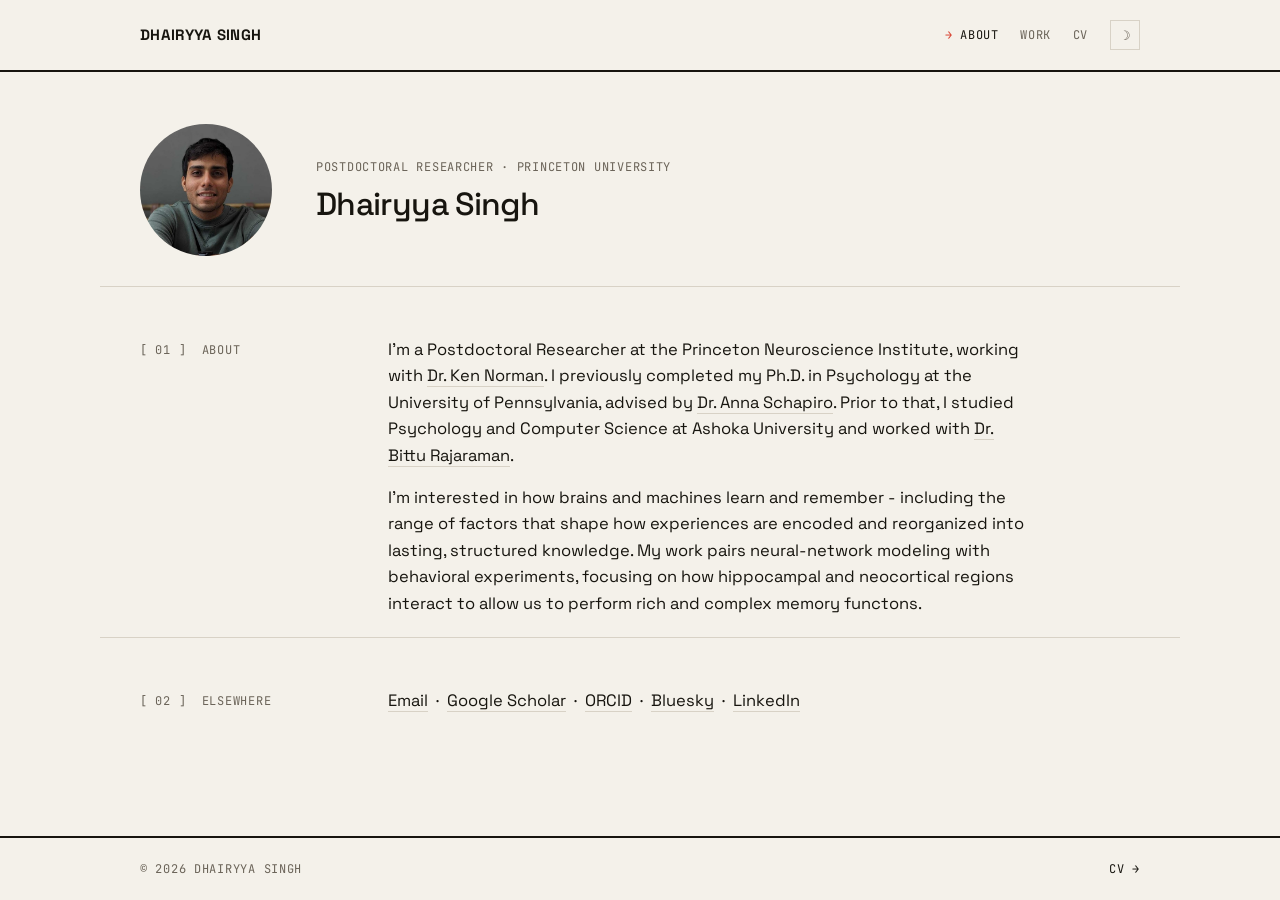
==== index.html @ 32d6b9b8 "Initial site" ====
<!DOCTYPE html>
<html lang="en">
<head>
<meta charset="utf-8">
<meta name="viewport" content="width=device-width, initial-scale=1.0">
<title>Dhairyya Singh</title>
<meta name="description" content="Dhairyya Singh — Postdoctoral Research Associate, Princeton Computational Memory Lab. Computational cognitive neuroscience of memory, sleep, and learning.">
<link rel="preconnect" href="https://fonts.googleapis.com">
<link rel="preconnect" href="https://fonts.gstatic.com" crossorigin>
<link href="https://fonts.googleapis.com/css2?family=Space+Grotesk:wght@400;500;600;700&family=JetBrains+Mono:wght@400;500&display=swap" rel="stylesheet">
<link rel="stylesheet" href="style.css">
<script>(function(){var s=localStorage.getItem('theme');var t=s||((window.matchMedia&&window.matchMedia('(prefers-color-scheme: dark)').matches)?'dark':'light');document.documentElement.setAttribute('data-theme',t);})();</script>
</head>
<body>

<header class="top">
  <div class="top-inner">
    <a class="brand" href="index.html">DHAIRYYA SINGH</a>
    <nav class="nav-links">
      <a href="index.html" class="active">About</a>
      <a href="publications.html">Work</a>
      <a href="cv.html">CV</a>
      <button id="theme-toggle" class="theme-toggle" aria-label="Toggle dark mode">☽</button>
    </nav>
  </div>
</header>

<main class="content">

<section class="hero">
  <div class="hero-row">
    <span class="portrait"><img src="images/profile.jpg" alt="Dhairyya Singh"></span>
    <div class="hero-main">
      <span class="kicker mono">Postdoctoral Researcher · Princeton University</span>
      <h1 class="name">Dhairyya Singh</h1>
    </div>
  </div>
</section>

<div class="grid">
  <div class="label mono">[ 01 ] &nbsp;About</div>
  <div class="body">
    <p>
      I'm a Postdoctoral Researcher at the Princeton Neuroscience Institute, working with 
      <a href="https://compmem.princeton.edu/">Dr. Ken Norman</a>.
      I previously completed my Ph.D. in Psychology at the University of Pennsylvania, advised by
      <a href="https://www.schapirolab.org/">Dr. Anna Schapiro</a>. 
      Prior to that, I studied Psychology and Computer Science at Ashoka University and worked with
      <a href="https://www.neuroethology.in/">Dr. Bittu Rajaraman</a>.
    </p>
    <p>
      I'm interested in how brains and machines learn and remember - including the range of factors
      that shape how experiences are encoded and reorganized into lasting, structured
      knowledge. My work pairs neural-network modeling with behavioral experiments,
      focusing on how hippocampal and neocortical regions interact to allow us to perform rich
      and complex memory functons.
    </p>
  </div>
</div>

<hr class="section-rule">

<div class="grid">
  <div class="label mono">[ 02 ] &nbsp;Elsewhere</div>
  <div class="body">
    <p>
      <a href="mailto:ds2157@princeton.edu">Email</a> &nbsp;·&nbsp;
      <a href="https://scholar.google.com/citations?user=8WJKr8sAAAAJ">Google Scholar</a> &nbsp;·&nbsp;
      <a href="https://orcid.org/0000-0002-3567-3059">ORCID</a> &nbsp;·&nbsp;
      <a href="https://bsky.app/profile/dhairyyasingh.bsky.social">Bluesky</a> &nbsp;·&nbsp;
      <a href="https://www.linkedin.com/in/dhairyya-singh-866b4a83/">LinkedIn</a>
    </p>
  </div>
</div>

</main>

<footer>
  <div class="foot-inner">
    <span class="mono">© 2026 Dhairyya Singh</span>
    <span class="mono"><a href="cv.html">CV →</a></span>
  </div>
</footer>

<script src="theme.js"></script>
</body>
</html>
---- style.css ----
:root {
  --ink: #17150f;
  --paper: #f4f1ea;
  --muted: #6b6459;
  --faint: #a49c8e;
  --rule: #d8d2c6;
  --accent: #d8402f;
  --card: #ece7dd;
}
html[data-theme="dark"] {
  --ink: #ece7db;
  --paper: #16150f;
  --muted: #9a9284;
  --faint: #5f5849;
  --rule: #2e2b23;
  --accent: #ff5a45;
  --card: #1e1c15;
}
* { box-sizing: border-box; }
html { scroll-behavior: smooth; }
body {
  margin: 0;
  min-height: 100vh;
  display: flex;
  flex-direction: column;
  font-family: "Space Grotesk", "Helvetica Neue", Arial, sans-serif;
  color: var(--ink);
  background: var(--paper);
  line-height: 1.5;
  font-size: 16px;
  -webkit-font-smoothing: antialiased;
  transition: background 0.2s ease, color 0.2s ease;
}
.content { flex: 1 0 auto; padding-bottom: 70px; }
a { color: var(--ink); text-decoration: none; border-bottom: 1px solid var(--rule); }
a:hover { color: var(--accent); border-color: var(--accent); }

.mono {
  font-family: "JetBrains Mono", "SFMono-Regular", Consolas, monospace;
  font-size: 12px;
  letter-spacing: 0.06em;
  text-transform: uppercase;
  color: var(--muted);
}

.wrap { max-width: 1080px; margin: 0 auto; padding: 0 40px; }

/* ---- Masthead ---- */
header.top {
  border-bottom: 2px solid var(--ink);
}
.top-inner {
  max-width: 1080px;
  margin: 0 auto;
  padding: 20px 40px;
  display: flex;
  align-items: center;
  justify-content: space-between;
  gap: 20px;
}
.brand {
  font-weight: 700;
  font-size: 15px;
  letter-spacing: 0.02em;
  border: none;
  color: var(--ink);
}
.brand:hover { color: var(--accent); }
.nav-links { display: flex; align-items: center; gap: 22px; }
.nav-links a {
  border: none;
  font-family: "JetBrains Mono", monospace;
  font-size: 12px;
  letter-spacing: 0.05em;
  text-transform: uppercase;
  color: var(--muted);
}
.nav-links a:hover { color: var(--accent); }
.nav-links a.active { color: var(--ink); }
.nav-links a.active::before { content: "→ "; color: var(--accent); }

.theme-toggle {
  background: none;
  border: 1px solid var(--rule);
  color: var(--muted);
  border-radius: 0;
  width: 30px;
  height: 30px;
  cursor: pointer;
  font-size: 13px;
  display: inline-flex;
  align-items: center;
  justify-content: center;
}
.theme-toggle:hover { color: var(--accent); border-color: var(--accent); }

/* ---- Hero ---- */
.hero {
  padding: 52px 40px 30px;
  max-width: 1080px;
  margin: 0 auto;
  border-bottom: 1px solid var(--rule);
}
.hero .hero-row {
  display: flex;
  justify-content: flex-start;
  align-items: center;
  gap: 44px;
}
.hero .hero-main { flex: 0 1 auto; min-width: 0; }
.hero .portrait {
  position: relative;
  width: 132px;
  height: 132px;
  border-radius: 50%;
  overflow: hidden;
  display: block;
  flex-shrink: 0;
}
.hero .portrait img {
  width: 100%;
  height: 100%;
  object-fit: cover;
  display: block;
}
.hero .kicker { display: block; }
.hero .name {
  margin: 12px 0 0;
  font-size: 32px;
  font-weight: 500;
  letter-spacing: -0.02em;
  line-height: 1.05;
}
.hero .lead {
  margin: 14px 0 0;
  max-width: 46ch;
  font-size: 22px;
  line-height: 1.35;
  letter-spacing: -0.01em;
  font-weight: 500;
}
.hero .lead .accent { color: var(--accent); }
.hero .note { margin-top: 10px; }
.hero .dl {
  font-family: "JetBrains Mono", monospace;
  font-size: 12px;
  text-transform: uppercase;
  letter-spacing: 0.05em;
  border: 1px solid var(--ink);
  padding: 8px 16px;
  color: var(--ink);
  flex-shrink: 0;
  white-space: nowrap;
  margin-left: auto;
}
.hero .dl:hover { background: var(--ink); color: var(--paper); }

/* ---- Content grid ---- */
.grid {
  max-width: 1080px;
  margin: 0 auto;
  padding: 50px 40px 20px;
  display: grid;
  grid-template-columns: 200px 1fr;
  gap: 48px;
}
.grid .label { padding-top: 4px; }
.grid .body { max-width: 640px; }
.grid .body p { margin: 0 0 16px; font-size: 16.5px; line-height: 1.6; }
.grid .body p:last-child { margin-bottom: 0; }

.section-rule { border: none; border-top: 1px solid var(--rule); max-width: 1080px; margin: 0 auto; }

/* ---- Publications ---- */
.pub {
  display: grid;
  grid-template-columns: 200px 1fr;
  gap: 48px;
  padding: 13px 0;
  border-top: 1px solid var(--rule);
}
.pub:first-of-type { border-top: none; }
.pub .idx { }
.pub .idx .year { display: block; font-size: 22px; color: var(--ink); letter-spacing: -0.02em; font-weight: 500; margin-top: 3px; }
.pub .title { font-weight: 600; font-size: 16.5px; line-height: 1.3; letter-spacing: -0.01em; display: block; margin-bottom: 3px; }
.pub .authors { display: block; color: var(--ink); font-size: 14px; }
.pub .me { color: var(--accent); font-weight: 700; }
.pub .venue { display: block; color: var(--muted); font-size: 13.5px; font-style: italic; margin: 2px 0 8px; }
.pub .btns { display: flex; gap: 10px; flex-wrap: wrap; }
.pub .btns a {
  font-family: "JetBrains Mono", monospace;
  font-size: 11px;
  letter-spacing: 0.05em;
  text-transform: uppercase;
  border: 1px solid var(--ink);
  padding: 4px 12px;
  color: var(--ink);
}
.pub .btns a:hover { background: var(--ink); color: var(--paper); border-color: var(--ink); }

.pagehead {
  max-width: 1080px;
  margin: 0 auto;
  padding: 56px 40px 30px;
  border-bottom: 1px solid var(--rule);
}
.pagehead h1 {
  font-size: clamp(40px, 7vw, 72px);
  line-height: 0.95;
  font-weight: 700;
  letter-spacing: -0.03em;
  margin: 14px 0 0;
}
.note { color: var(--muted); font-size: 13px; margin: 18px 0 0; }

/* ---- CV ---- */
.cv-head {
  max-width: 1080px;
  margin: 0 auto;
  padding: 56px 40px 24px;
  display: flex;
  justify-content: space-between;
  align-items: flex-end;
  flex-wrap: wrap;
  gap: 16px;
  border-bottom: 1px solid var(--rule);
}
.cv-head h1 {
  font-size: clamp(40px, 7vw, 72px);
  letter-spacing: -0.03em;
  font-weight: 700;
  margin: 14px 0 0;
}
.cv-head a.dl {
  font-family: "JetBrains Mono", monospace;
  font-size: 12px;
  text-transform: uppercase;
  letter-spacing: 0.05em;
  border: 1px solid var(--ink);
  padding: 8px 16px;
  color: var(--ink);
}
.cv-head a.dl:hover { background: var(--ink); color: var(--paper); }
.cv-frame {
  display: block;
  width: 100%;
  max-width: 1080px;
  margin: 24px auto 0;
  padding: 0 40px;
}
.cv-frame iframe {
  width: 100%;
  height: 84vh;
  border: 1px solid var(--rule);
}

/* ---- Footer ---- */
footer {
  border-top: 2px solid var(--ink);
}
.foot-inner {
  max-width: 1080px;
  margin: 0 auto;
  padding: 22px 40px;
  display: flex;
  justify-content: space-between;
  flex-wrap: wrap;
  gap: 12px;
}
.foot-inner a { border: none; }
.foot-inner a:hover { color: var(--accent); }

@media (max-width: 720px) {
  .wrap, .top-inner, .hero, .grid, .pagehead, .cv-head, .foot-inner { padding-left: 22px; padding-right: 22px; }
  .cv-frame { padding: 0 22px; }
  .grid { grid-template-columns: 1fr; gap: 16px; }
  .grid .label { padding-top: 0; }
  .pub { grid-template-columns: 1fr; gap: 8px; }
  .pub .idx .year { font-size: 20px; margin-top: 0; }
  .nav-links { gap: 14px; }
  .cv-frame iframe { height: 74vh; }
}
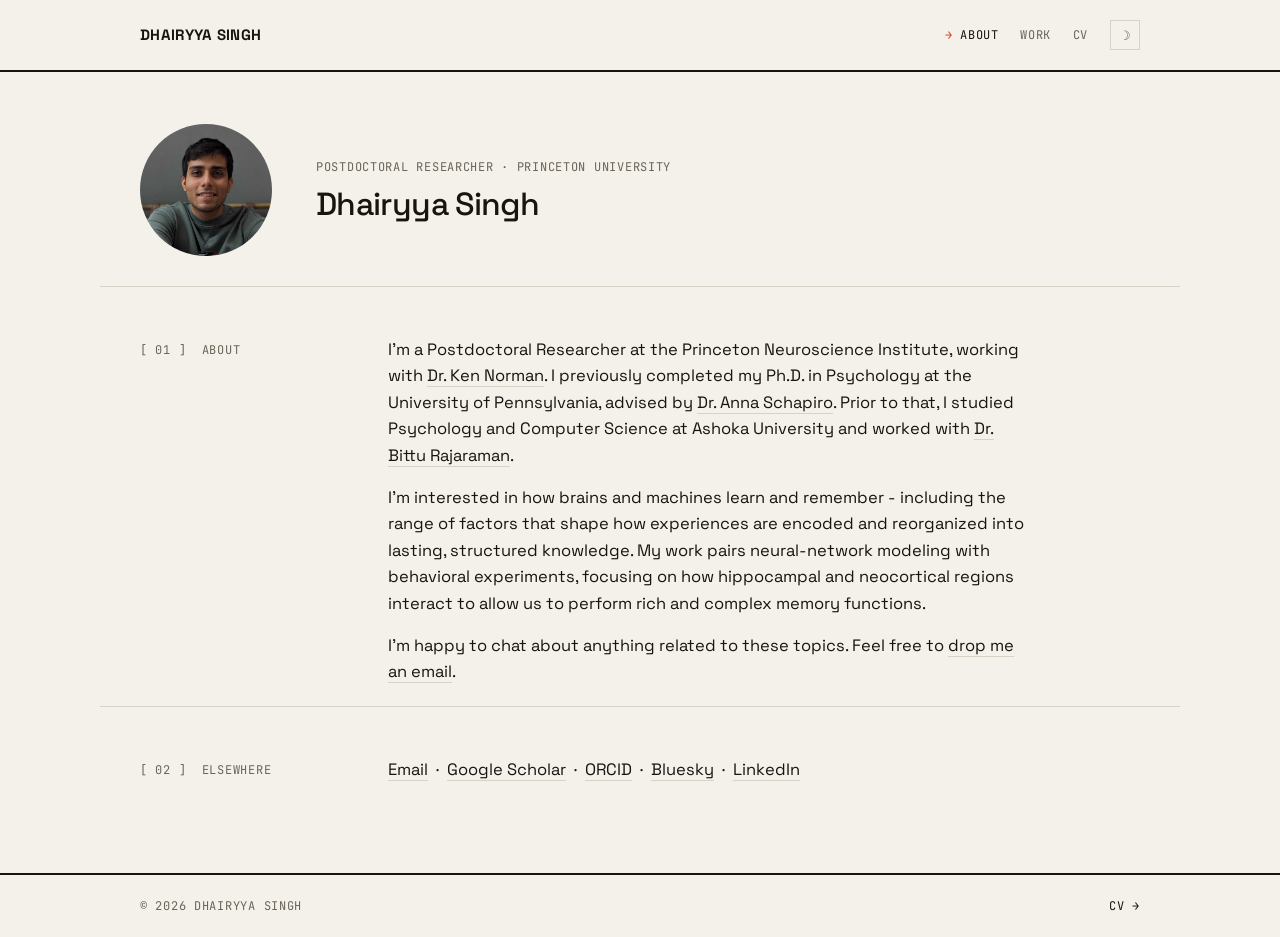
==== commit 614604e7: "added files, several minor edits" ====
--- a/index.html
+++ b/index.html
@@ -9,6 +9,9 @@
 <link rel="preconnect" href="https://fonts.gstatic.com" crossorigin>
 <link href="https://fonts.googleapis.com/css2?family=Space+Grotesk:wght@400;500;600;700&family=JetBrains+Mono:wght@400;500&display=swap" rel="stylesheet">
 <link rel="stylesheet" href="style.css">
+<link rel="icon" href="favicon.svg" type="image/svg+xml">
+<link rel="alternate icon" href="favicon.ico" sizes="any">
+<link rel="apple-touch-icon" href="apple-touch-icon.png">
 <script>(function(){var s=localStorage.getItem('theme');var t=s||((window.matchMedia&&window.matchMedia('(prefers-color-scheme: dark)').matches)?'dark':'light');document.documentElement.setAttribute('data-theme',t);})();</script>
 </head>
 <body>
@@ -53,7 +56,11 @@
       that shape how experiences are encoded and reorganized into lasting, structured
       knowledge. My work pairs neural-network modeling with behavioral experiments,
       focusing on how hippocampal and neocortical regions interact to allow us to perform rich
-      and complex memory functons.
+      and complex memory functions.
+    </p>
+    <p>
+      I'm happy to chat about anything related to these topics. Feel free to
+      <a href="mailto:dhairyya.singh@princeton.edu">drop me an email</a>.
     </p>
   </div>
 </div>
@@ -64,7 +71,7 @@
   <div class="label mono">[ 02 ] &nbsp;Elsewhere</div>
   <div class="body">
     <p>
-      <a href="mailto:ds2157@princeton.edu">Email</a> &nbsp;·&nbsp;
+      <a href="mailto:dhairyya.singh@princeton.edu">Email</a> &nbsp;·&nbsp;
       <a href="https://scholar.google.com/citations?user=8WJKr8sAAAAJ">Google Scholar</a> &nbsp;·&nbsp;
       <a href="https://orcid.org/0000-0002-3567-3059">ORCID</a> &nbsp;·&nbsp;
       <a href="https://bsky.app/profile/dhairyyasingh.bsky.social">Bluesky</a> &nbsp;·&nbsp;
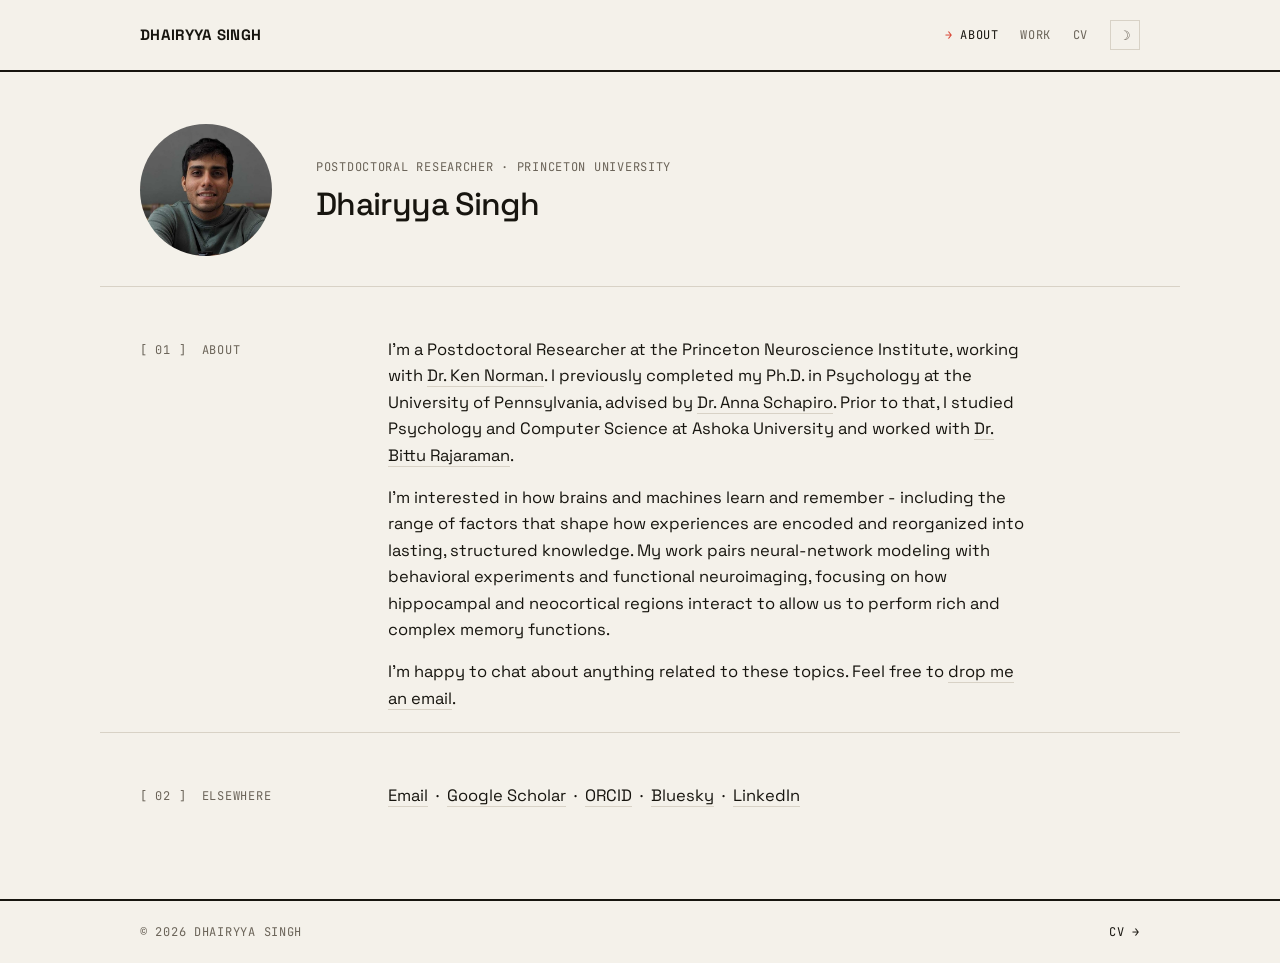
==== commit 2aea27af: "Update research description with functional neuroimaging" ====
--- a/index.html
+++ b/index.html
@@ -3,8 +3,16 @@
 <head>
 <meta charset="utf-8">
 <meta name="viewport" content="width=device-width, initial-scale=1.0">
+<!-- Google tag (gtag.js) -->
+<script async src="https://www.googletagmanager.com/gtag/js?id=G-4NEB4MR0BH"></script>
+<script>
+  window.dataLayer = window.dataLayer || [];
+  function gtag(){dataLayer.push(arguments);}
+  gtag('js', new Date());
+  gtag('config', 'G-4NEB4MR0BH');
+</script>
 <title>Dhairyya Singh</title>
-<meta name="description" content="Dhairyya Singh — Postdoctoral Research Associate, Princeton Computational Memory Lab. Computational cognitive neuroscience of memory, sleep, and learning.">
+<meta name="description" content="Postdoctoral Researcher.">
 <link rel="preconnect" href="https://fonts.googleapis.com">
 <link rel="preconnect" href="https://fonts.gstatic.com" crossorigin>
 <link href="https://fonts.googleapis.com/css2?family=Space+Grotesk:wght@400;500;600;700&family=JetBrains+Mono:wght@400;500&display=swap" rel="stylesheet">
@@ -12,7 +20,7 @@
 <link rel="icon" href="favicon.svg" type="image/svg+xml">
 <link rel="alternate icon" href="favicon.ico" sizes="any">
 <link rel="apple-touch-icon" href="apple-touch-icon.png">
-<script>(function(){var s=localStorage.getItem('theme');var t=s||((window.matchMedia&&window.matchMedia('(prefers-color-scheme: dark)').matches)?'dark':'light');document.documentElement.setAttribute('data-theme',t);})();</script>
+<script>(function(){var s=localStorage.getItem('theme');document.documentElement.setAttribute('data-theme',s||'light');})();</script>
 </head>
 <body>
 
@@ -54,9 +62,8 @@
     <p>
       I'm interested in how brains and machines learn and remember - including the range of factors
       that shape how experiences are encoded and reorganized into lasting, structured
-      knowledge. My work pairs neural-network modeling with behavioral experiments,
-      focusing on how hippocampal and neocortical regions interact to allow us to perform rich
-      and complex memory functions.
+      knowledge. My work pairs neural-network modeling with behavioral experiments and functional neuroimaging,
+      focusing on how hippocampal and neocortical regions interact to allow us to perform rich and complex memory functions.
     </p>
     <p>
       I'm happy to chat about anything related to these topics. Feel free to
